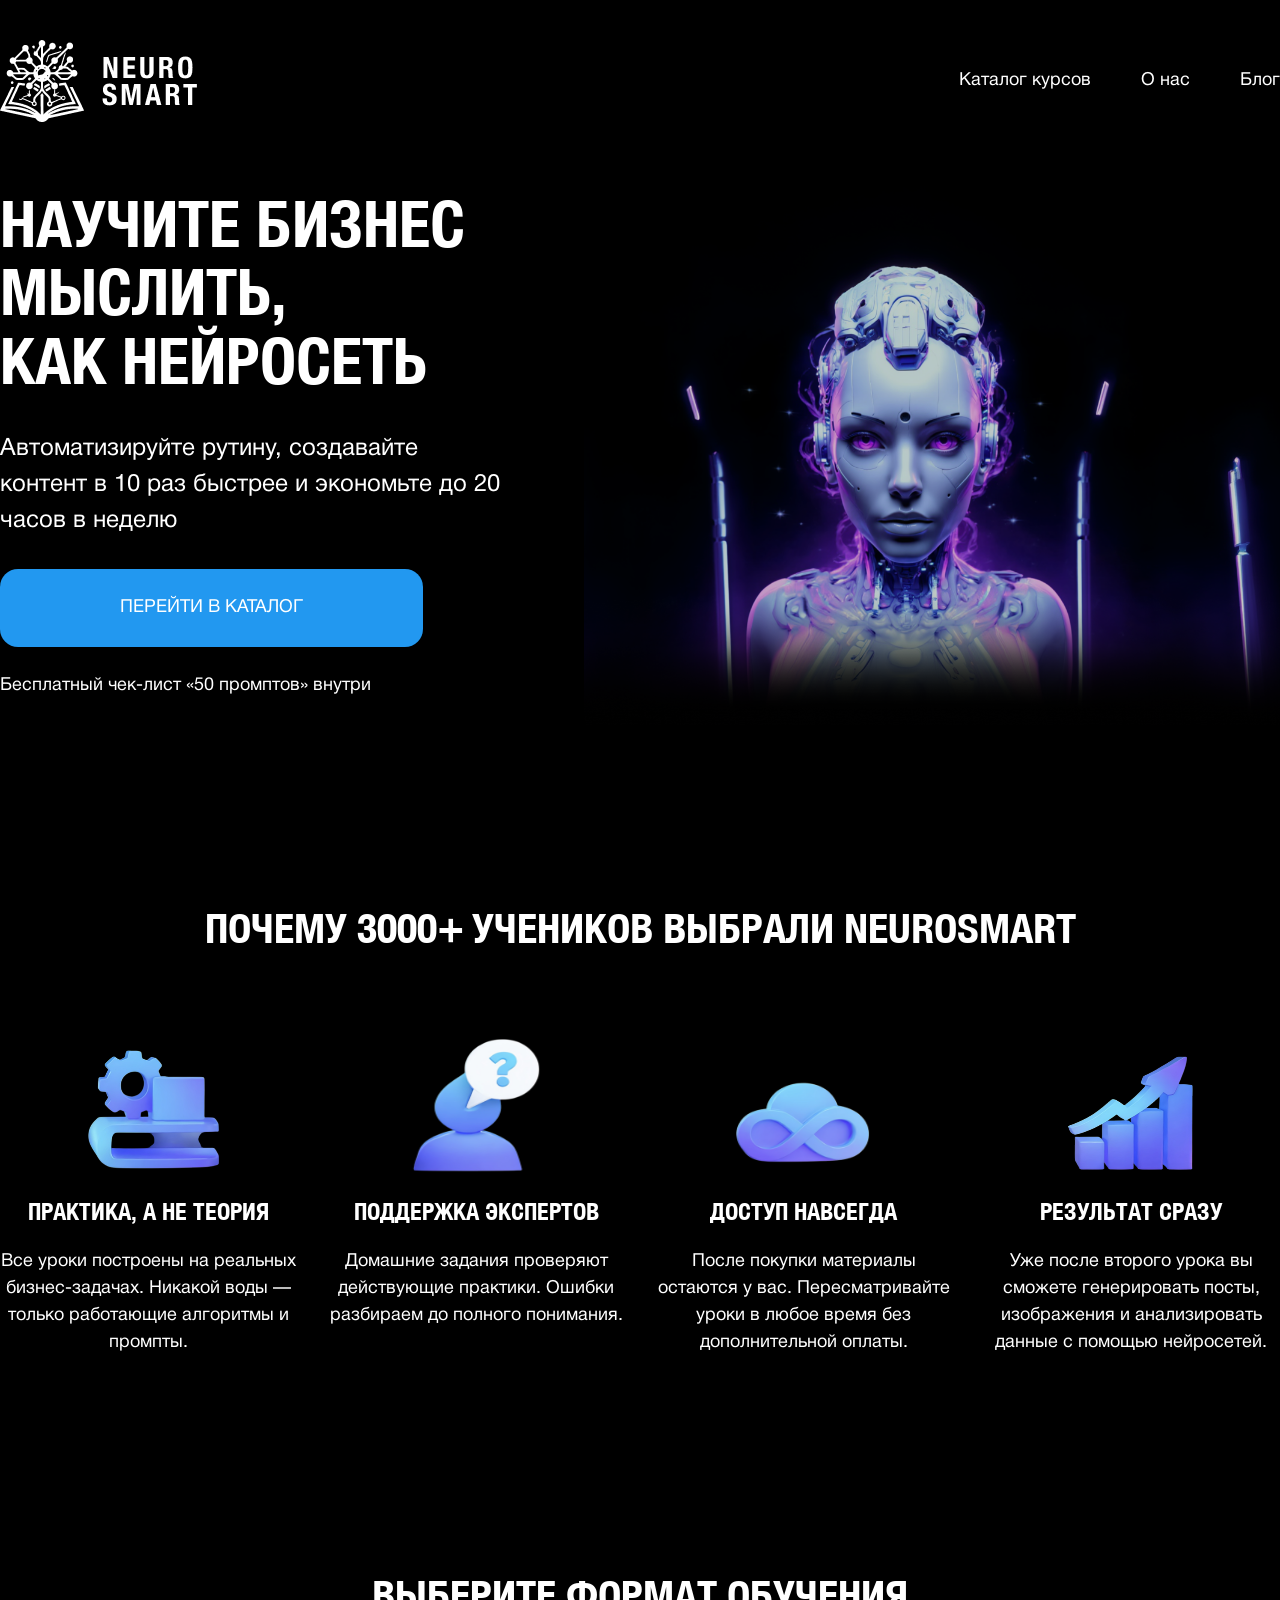
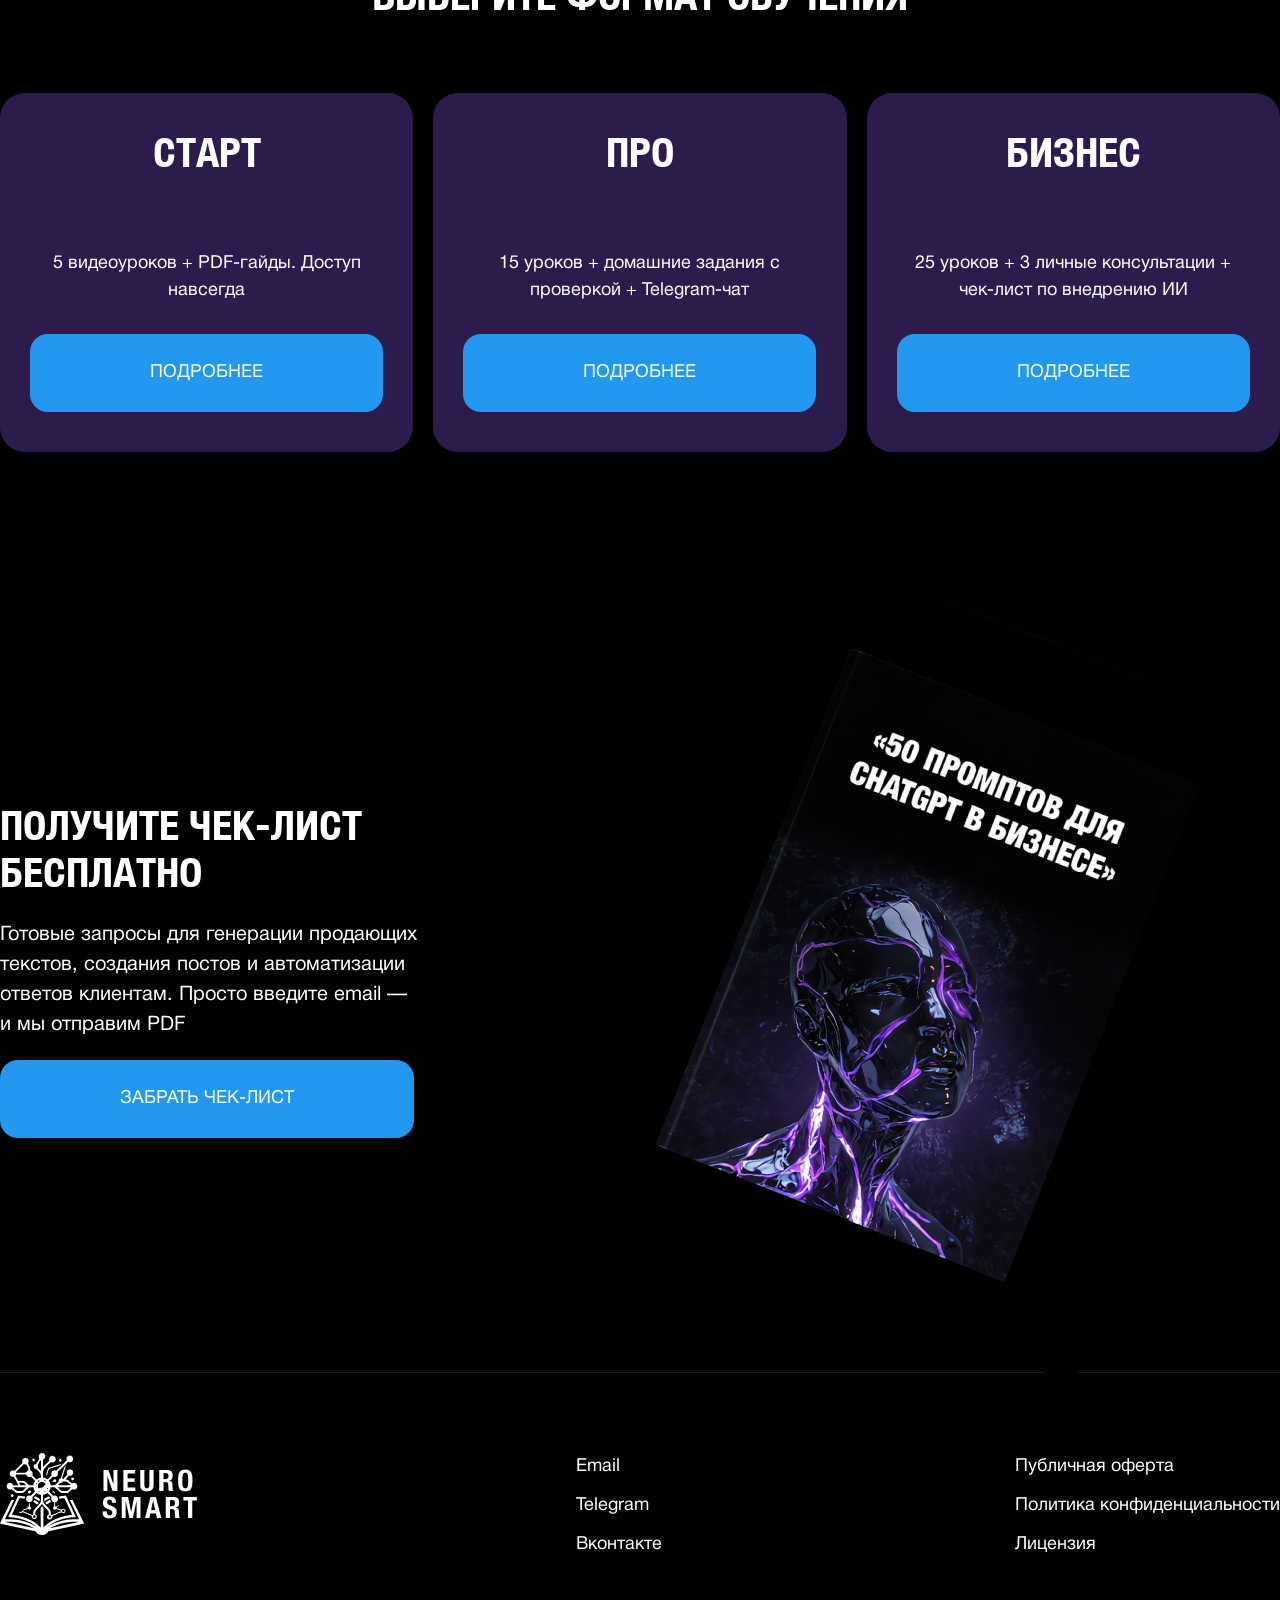
==== index.html @ 32bd9307 "загрузка сайта" ====
<!DOCTYPE html>
<html lang="ru">
<head>
    <meta charset="UTF-8">
    <meta name="viewport" content="width=device-width, initial-scale=1.0">
    <title>NeuroSmart</title>
    <link rel="stylesheet" href="assets/css/style.css">
   
</head>
<body>

<header class="header container">
    <div class="logo">
        <a href="index.html" class="logo">
            <img src="assets/images/лого.png" alt="NeuroSmart">
        </a>
    </div>

    <nav class="nav">
        <a href="#">Каталог курсов</a>
        <a href="about.html">О нас</a>
        <a href="blog.html">Блог</a>
    </nav>
</header>

<section class="hero container">
    <div class="hero-content">
        <h1>Научите бизнес мыслить,<br>как нейросеть</h1>
        <p>
            Автоматизируйте рутину, создавайте контент
            в 10 раз быстрее и экономьте до 20 часов в неделю
        </p>
        <button>Перейти в каталог</button>
        <span>Бесплатный чек-лист «50 промптов» внутри</span>
    </div>

    <div class="hero-image">
        <img src="assets/images/глав.png" alt="robot">
    </div>
</section>

<section class="advantages container">
    <h2>Почему 3000+ учеников выбрали NeuroSmart</h2>

    <div class="advantages-list">
        <div class="card">
            <img src="assets/images/иконка 1.png" alt="">
            <h3>Практика, а не теория</h3>
            <p>Все уроки построены на реальных бизнес-задачах. Никакой воды — только работающие алгоритмы и промпты.</p>
        </div>

        <div class="card">
            <img src="assets/images/иконка 2.png" alt="">
            <h3>Поддержка экспертов</h3>
            <p>Домашние задания проверяют действующие практики. Ошибки разбираем до полного понимания.</p>
        </div>

        <div class="card">
            <img src="assets/images/иконка 3.png" alt="">
            <h3>Доступ навсегда</h3>
            <p>После покупки материалы остаются у вас. Пересматривайте уроки в любое время без дополнительной оплаты.</p>
        </div>

        <div class="card">
            <img src="assets/images/иконка 4.png" alt="">
            <h3>Результат сразу</h3>
            <p>Уже после второго урока вы сможете генерировать посты, изображения и анализировать данные с помощью нейросетей.</p>
        </div>
    </div>
</section>

<section class="tariffs container">
    <h2>Выберите формат обучения</h2>

    <div class="tariff-list">
        <div class="tariff-card">
            <h2>Старт</h2>
            <p>5 видеоуроков + PDF-гайды. Доступ навсегда</p>
            <button>Подробнее</button>
        </div>

        <div class="tariff-card">
            <h2>Про</h2>
            <p>15 уроков + домашние задания с проверкой + Telegram-чат</p>
            <button>Подробнее</button>
        </div>

        <div class="tariff-card">
            <h2>Бизнес</h2>
            <p>25 уроков + 3 личные консультации + чек-лист по внедрению ИИ</p>
            <button>Подробнее</button>
        </div>
    </div>
</section>


<section class="checklist container">
    <div class="checklist-content">
        <h2>Получите чек-лист бесплатно</h2>
        <p>Готовые запросы для генерации продающих текстов, создания постов и автоматизации ответов клиентам. Просто введите email — и мы отправим PDF</p>

        <button id="openPopupBtn">Забрать чек-лист</button>
    </div>

    <div class="checklist-image">
        <img src="assets/images/чеклист.png" alt="">
    </div>
</section>

<footer class="footer container">
    <div class="logo">
        <a href="index.html" class="logo">
            <img src="assets/images/лого.png" alt="NeuroSmart">
        </a>
    </div>

    <div class="contacts">
        <p>Email</p>
        <p>Telegram</p>
        <p>Вконтакте</p>
    </div>

    <div class="docs">
        <p>Публичная оферта</p>
        <p>Политика конфиденциальности</p>
        <p>Лицензия</p>
    </div>
</footer>


<div class="popup-overlay" id="emailPopup">
    <div class="popup">
        <button class="popup-close" id="closeEmailPopup">&times;</button>
        <h2>Получить чек-лист</h2>
        <p>Введите ваш email, и мы отправим PDF с 50 промптами для нейросетей.</p>

        <input type="email" id="emailInput" placeholder="example@mail.ru">
        <div class="error-message" id="emailError">Пожалуйста, введите корректный email</div>

        <button id="submitEmailBtn">Получить чек-лист</button>
    </div>
</div>

<div class="popup-overlay success-popup" id="successPopup">
    <div class="popup">
        <button class="popup-close" id="closeSuccessPopup">&times;</button>
        <div class="success-icon">✅</div>
        <h2>Готово!</h2>
        <p>Чек-лист отправлен на ваш email.<br>Проверьте почту и папку «Спам».</p>
        <button id="successOkBtn">Отлично!</button>
    </div>
</div>

<script>
    (function() {
        'use strict';

        const openPopupBtn = document.getElementById('openPopupBtn');
        const emailPopup = document.getElementById('emailPopup');
        const closeEmailPopupBtn = document.getElementById('closeEmailPopup');
        const emailInput = document.getElementById('emailInput');
        const emailError = document.getElementById('emailError');
        const submitBtn = document.getElementById('submitEmailBtn');

        const successPopup = document.getElementById('successPopup');
        const closeSuccessPopupBtn = document.getElementById('closeSuccessPopup');
        const successOkBtn = document.getElementById('successOkBtn');

    
        function openPopup(popup) {
            popup.classList.add('active');
            document.body.style.overflow = 'hidden'; 
        }

        function closePopup(popup) {
            popup.classList.remove('active');
            document.body.style.overflow = '';
            if (popup === emailPopup) {
                emailInput.classList.remove('error');
                emailError.classList.remove('show');
            }
        }

        function closeOnOverlayClick(e, popup) {
            if (e.target === popup) {
                closePopup(popup);
            }
        }

        function validateEmail(email) {
            const re = /^[^\s@]+@[^\s@]+\.[^\s@]+$/;
            return re.test(email);
        }

        openPopupBtn.addEventListener('click', function(e) {
            e.preventDefault();
            openPopup(emailPopup);
            emailInput.focus();
        });

        closeEmailPopupBtn.addEventListener('click', function() {
            closePopup(emailPopup);
        });

        emailPopup.addEventListener('click', function(e) {
            closeOnOverlayClick(e, emailPopup);
        });

        submitBtn.addEventListener('click', function() {
            const email = emailInput.value.trim();

            if (!validateEmail(email)) {
                emailInput.classList.add('error');
                emailError.classList.add('show');
                return;
            }

            emailInput.classList.remove('error');
            emailError.classList.remove('show');

            closePopup(emailPopup);

            openPopup(successPopup);
        });

        emailInput.addEventListener('keydown', function(e) {
            if (e.key === 'Enter') {
                e.preventDefault();
                submitBtn.click();
            }
        });

        emailInput.addEventListener('input', function() {
            if (emailInput.classList.contains('error')) {
                emailInput.classList.remove('error');
                emailError.classList.remove('show');
            }
        });

        closeSuccessPopupBtn.addEventListener('click', function() {
            closePopup(successPopup);
        });

        successPopup.addEventListener('click', function(e) {
            closeOnOverlayClick(e, successPopup);
        });

        successOkBtn.addEventListener('click', function() {
            closePopup(successPopup);
        });

        document.addEventListener('keydown', function(e) {
            if (e.key === 'Escape') {
                if (emailPopup.classList.contains('active')) {
                    closePopup(emailPopup);
                }
                if (successPopup.classList.contains('active')) {
                    closePopup(successPopup);
                }
            }
        });

    })();
</script>

</body>
</html>
---- assets/css/style.css ----
@font-face {
    font-family: 'Helvetica Neue Condensed';
    src: url('../fonts/Helvetica-Neue\ Cond\ Bold.ttf') format('truetype');
    font-weight: normal;
    font-style: normal;
}

@font-face {
    font-family: 'Helvetica Neue';
    src: url('../fonts/HelveticaNeue-Roman.otf') format('opentype');
    font-weight: normal;
    font-style: normal;
}

* {
    margin: 0;
    padding: 0;
    box-sizing: border-box;
}

body {
    background: #000;
    color: #fff;
    font-family: 'Helvetica Neue', Arial, sans-serif;
    overflow-x: hidden;
}

.container {
    max-width: 1360px;
    margin: 0 auto;
    padding: 0 20px;
}



.header {
    display: flex;
    justify-content: space-between;
    align-items: center;
    padding: 40px 0;
}

.logo {
    display: flex;
    align-items: center;
    gap: 15px;
}

.logo-icon {
    width: 60px;
    height: 60px;
    background: white;
    border-radius: 8px;
}

.logo-text {
    font-family: 'Helvetica Neue', sans-serif;
    font-size: 24px;
    font-weight: 700;
    line-height: 1;
    text-transform: uppercase;
    letter-spacing: 2px;
}

.nav {
    display: flex;
    gap: 50px;
}

.nav a {
    text-decoration: none;
    color: white;
    font-size: 18px;
    font-family: 'Helvetica Neue', sans-serif;
    transition: 0.3s;
}

.nav a:hover {
    color: #2298F0;
}



.hero {
    display: flex;
    justify-content: space-between;
    align-items: center;
    gap: 50px;
    padding: 0px 0 80px;
}

.hero-content {
    display: flex;
    flex-direction: column;
    gap: 30px;
    max-width: 600px;
}

.hero h1 {
    font-family: 'Helvetica Neue Condensed', sans-serif;
    font-size: 65px;
    line-height: 1.05;
    text-transform: uppercase;
}

.hero p {
    font-size: 24px;
    line-height: 1.5;
    max-width: 500px;
}

.hero span {
    font-size: 18px;
}

.hero-image img {
    width: 1000px;
    max-width: 100%;
}



button {
    background: #2298F0;
    border: none;
    color: white;
    font-family: 'Helvetica Neue', sans-serif;
    font-size: 18px;
    text-transform: uppercase;
    padding: 30px 120px;
    border-radius: 18px;
    cursor: pointer;
    transition: 0.3s;
    width: fit-content;
}

button:hover {
    background: #1b7dcc;
}



h2 {
    font-family: 'Helvetica Neue Condensed', sans-serif;
    font-size: 42px;
    text-transform: uppercase;
    text-align: center;
    margin-bottom: 70px;
}



.advantages {
    padding: 100px 0;
}

.advantages-list {
    display: flex;
    justify-content: space-between;
    gap: 30px;
}

.card {
    flex: 1;
    display: flex;
    flex-direction: column;
    align-items: center;
    text-align: center;
    gap: 20px;
}

.card img {
    width: 155px;
    height: 155px;
}

.card h3 {
    font-family: 'Helvetica Neue Condensed', sans-serif;
    font-size: 24px;
    text-transform: uppercase;
}

.card p {
    font-size: 18px;
    line-height: 1.5;
}



.tariffs {
    padding: 120px 0;
}

.tariff-list {
    display: flex;
    justify-content: space-between;
    gap: 20px;
}

.tariff-card {
    background: #2D1B4E;
    border-radius: 25px;
    padding: 40px 30px;
    flex: 1;

    display: flex;
    flex-direction: column;
    align-items: center;
    text-align: center;
}

.tariff-card h3 {
    font-family: 'Helvetica Neue Condensed', sans-serif;
    font-size: 45px;
    text-transform: uppercase;
    margin-bottom: 20px; 
}

.tariff-card p {
    font-size: 18px;
    line-height: 1.5;
    margin-bottom: 30px; 
    max-width: 320px;
}

.tariff-card button {
    margin-top: auto;
}


.checklist {
    display: flex;
    justify-content: space-between;
    align-items: center;
    gap: 30px;
    padding: 10px 0;
}

.checklist-content {
    max-width: 420px;
    display: flex;
    flex-direction: column;
    gap: 20px;
}

.checklist-content h2 {
    text-align: left;
    margin-bottom: 0;
}

.checklist-content p {
    font-size: 20px;
    line-height: 1.5;
}

.checklist input {
    width: 100%;
    padding: 20px;
    background: transparent;
    border: 1px solid white;
    color: white;
    font-size: 18px;
    font-family: 'Helvetica Neue', sans-serif;
}

.checklist input::placeholder {
    color: #aaa;
}

.checklist-image img {
    width: 650px;
    transform: rotate(10deg);
}


.cta {
    text-align: center;
    padding: 80px 0;
}

.cta h2 {
    margin-bottom: 20px;
}

.cta p {
    font-size: 22px;
}


.footer {
    display: flex;
    justify-content: space-between;
    align-items: flex-start;
    padding: 80px 0;
    border-top: 1px solid rgba(255,255,255,0.1);
}

.contacts,
.docs {
    display: flex;
    flex-direction: column;
    gap: 12px;
    font-size: 18px;
    line-height: 1.5;
}



@media (max-width: 1024px) {
    .hero,
    .checklist,
    .advantages-list,
    .tariff-list,
    .footer {
        flex-direction: column;
        text-align: center;
    }

    .hero-content,
    .checklist-content {
        align-items: center;
        max-width: 100%;
    }

    .checklist-content h2 {
        text-align: center;
    }

    .hero h1 {
        font-size: 52px;
    }

    h2 {
        font-size: 34px;
    }

    .nav {
        gap: 25px;
    }
}


.about-hero {
    min-height: 100vh;
    display: flex;
    justify-content: center;
    align-items: center;
    position: relative;
    overflow: hidden;
    text-align: center;
}

.about-hero img {
    width: 1200px;
    max-width: 100%;
    animation: floating 5s ease-in-out infinite;
}

.about-hero h1 {
    position: absolute;
    font-family: 'Helvetica Neue Condensed', sans-serif;
    font-size: 90px;
    text-transform: uppercase;
}

@keyframes floating {

    0% {
        transform: translateY(0);
    }

    50% {
        transform: translateY(-20px);
    }

    100% {
        transform: translateY(0);
    }
}


.history {
    padding: 40px 0;
}

.history-content {
    display: flex;
    align-items: center;
    justify-content: center;
    gap: 80px;
}

.history-image img {
    width: 600px;
    max-width: 100%;
}

.history-text {
    max-width: 550px;
    display: flex;
    flex-direction: column;
    justify-content: center;
}

.history-text h2 {
    margin-bottom: 40px;
    text-align: left;
}

.history-text p {
    font-size: 20px;
    line-height: 1.7;
    margin-bottom: 25px;
}



.experts {
    padding: 0px 0;
}

.expert {
    display: flex;
    align-items: center;
    justify-content: space-between;
    gap: 60px;
    margin-bottom: 120px;
}

.expert.reverse {
    flex-direction: row-reverse;
}

.expert-image img {
    width: 420px;
    max-width: 100%;
}

.expert-info {
    max-width: 600px;
}

.expert-info h3 {
    font-family: 'Helvetica Neue Condensed', sans-serif;
    font-size: 48px;
    text-transform: uppercase;
    margin-bottom: 25px;
}

.expert-info p {
    font-size: 20px;
    line-height: 1.7;
}


.certificates {
    padding: 0px 0;
}

.swiper {
    width: 100%;
    height: 500px;
    overflow: hidden;
}

.swiper-wrapper {
    display: flex;
    align-items: center;
}

.swiper-slide {
    display: flex;
    justify-content: center;
    align-items: center;
    flex-shrink: 0;
}

.swiper-slide img {
    width: 700px;
    height: auto;
    border-radius: 20px;
    display: block;
}

.swiper-pagination-bullet {
    background: white;
}

.swiper-slide {
    display: flex;
    justify-content: center;
}

.swiper-slide img {
    width: 100%;
    max-width: 800px;
    border-radius: 20px;
}

.swiper-pagination {
    margin-top: 20px;
}

.certificate-slide img {
    width: 100%;
    border-radius: 20px;
}

.swiper-button-next,
.swiper-button-prev {
    color: white;
}

.swiper-pagination-bullet {
    background: white;
}



.reviews {
    padding: 120px 0;
}

.reviews-list {
    display: flex;
    gap: 30px;
}

.review-card {
    background: #111;
    border-radius: 20px;
    padding: 35px;
    flex: 1;
}

.review-card h3 {
    font-family: 'Helvetica Neue Condensed', sans-serif;
    font-size: 28px;
    margin-bottom: 20px;
}

.review-card p {
    font-size: 18px;
    line-height: 1.7;
}



@media (max-width: 1024px) {

    .history-content,
    .expert,
    .expert.reverse,
    .reviews-list {
        flex-direction: column;
        text-align: center;
    }

    .about-hero h1 {
        font-size: 60px;
    }

    .expert-info h3 {
        font-size: 36px;
    }

    .history-text,
    .expert-info {
        max-width: 100%;
    }

}

@media (max-width: 768px) {

    .about-hero h1 {
        font-size: 42px;
    }

    .history-text p,
    .expert-info p,
    .review-card p {
        font-size: 16px;
    }

}
.blog-hero {
    min-height: 100vh;
    position: relative;

    display: flex;
    justify-content: center;
    align-items: center;

    text-align: center;
    overflow: hidden;
}

.blog-bg img {
    position: absolute;
    top: 0;
    left: 50%;
    transform: translateX(-50%);
    width: 1200px;
    opacity: 0.9;
}

.blog-content {
    position: relative;
    z-index: 2;
    max-width: 850px;
}

.blog-content h1 {
    font-family: 'Helvetica Neue Condensed', sans-serif;
    font-size: 90px;
    line-height: 1;
    text-transform: uppercase;
    margin-bottom: 30px;
}

.blog-content p {
    font-size: 24px;
    line-height: 1.6;
}



.blog-list {
    display: grid;
    gap: 120px;
    padding-bottom: 120px;
}

.blog-card {
    display: grid;
    grid-template-columns: 1fr 450px;
    align-items: center;
    gap: 80px;
}

.blog-text span {
    font-size: 14px;
    color: #aaa;
}

.blog-text h2 {
    font-family: 'Helvetica Neue Condensed', sans-serif;
    font-size: 42px;
    line-height: 1.1;
    text-align: left;
    margin: 20px 0 30px;
}

.blog-text p {
    font-size: 22px;
    line-height: 1.6;
    margin-bottom: 40px;
    max-width: 600px;
}

.blog-text button {
    background: transparent;
    border: 2px solid #444;
    padding: 25px 70px;
}

.blog-text button:hover {
    border-color: white;
}

.blog-image img {
    width: 100%;
    max-width: 600px;
}


.pagination {
    display: flex;
    justify-content: center;
    align-items: center;

    width: 100%;

    padding-bottom: 120px;

    font-size: 22px;
}


@media (max-width: 1024px) {

    .blog-card {
        grid-template-columns: 1fr;
        text-align: center;
    }

    .blog-text h2 {
        text-align: center;
    }

    .blog-text p {
        margin: 0 auto 40px;
    }

    .blog-image {
        display: flex;
        justify-content: center;
    }

    .blog-content h1 {
        font-size: 56px;
    }

}



@media (max-width: 768px) {

    .blog-content h1 {
        font-size: 42px;
    }

    .blog-content p,
    .blog-text p {
        font-size: 18px;
    }

    .blog-text h2 {
        font-size: 30px;
    }

}

.popup-overlay {
            display: none;
            position: fixed;
            top: 0;
            left: 0;
            width: 100%;
            height: 100%;
            background: rgba(0, 0, 0, 0.6);
            backdrop-filter: blur(5px);
            z-index: 1000;
            justify-content: center;
            align-items: center;
            animation: fadeIn 0.3s ease;
        }

        .popup-overlay.active {
            display: flex;
        }

        .popup {
            background: #fff;
            padding: 40px;
            border-radius: 20px;
            max-width: 450px;
            width: 90%;
            position: relative;
            box-shadow: 0 20px 60px rgba(0, 0, 0, 0.3);
            animation: slideUp 0.4s ease;
        }

        .popup-close {
            position: absolute;
            top: 30px;
            right: 30px;
            background: transparent !important;
            color: #6c63ff;
            border: none;
            padding: 0;
            margin: 0;
            width: auto !important;
            height: auto !important;
        }

        .popup-close:hover {
            color: #333;
            background: none;
        }

        .popup h2 {
            font-size: 24px;
            margin-bottom: 10px;
            color: #1a1a2e;
        }

        .popup p {
            font-size: 14px;
            color: #666;
            margin-bottom: 25px;
            line-height: 1.6;
        }

        .popup input {
            width: 100%;
            padding: 14px 18px;
            border: 2px solid #e0e0e0;
            border-radius: 12px;
            font-size: 16px;
            transition: border-color 0.3s;
            box-sizing: border-box;
        }

        .popup input:focus {
            outline: none;
            border-color: #6c63ff;
        }

        .popup input.error {
            border-color: #ff4757;
            background: #fff5f5;
        }

        .popup .error-message {
            color: #ff4757;
            font-size: 13px;
            margin-top: 8px;
            display: none;
        }

        .popup .error-message.show {
            display: block;
        }

        .popup button:not(.popup-close) {
            width: 100%;
            padding: 14px;
            background: #6c63ff;
            color: #fff;
            border: none;
            border-radius: 12px;
            font-size: 18px;
            font-weight: 600;
            cursor: pointer;
            transition: background 0.3s, transform 0.2s;
            margin-top: 15px;
        }

        .popup button:not(.popup-close):hover {
            background: #5a52e0;
        }

        .popup button:active {
            transform: scale(0.98);
        }

    
        .success-popup .popup {
            text-align: center;
        }

        .success-popup .success-icon {
            font-size: 56px;
            margin-bottom: 10px;
        }

        .success-popup h2 {
            color: #2ecc71;
        }

        .success-popup p {
            color: #555;
            margin-bottom: 20px;
        }

        .success-popup .popup-close {
            color: #2ecc71;
        }

        
        @keyframes fadeIn {
            from { opacity: 0; }
            to { opacity: 1; }
        }

        @keyframes slideUp {
            from {
                opacity: 0;
                transform: translateY(30px) scale(0.95);
            }
            to {
                opacity: 1;
                transform: translateY(0) scale(1);
            }
        }

        
        @media (max-width: 480px) {
            .popup {
                padding: 30px 20px;
            }

            .popup h2 {
                font-size: 20px;
            }
        }
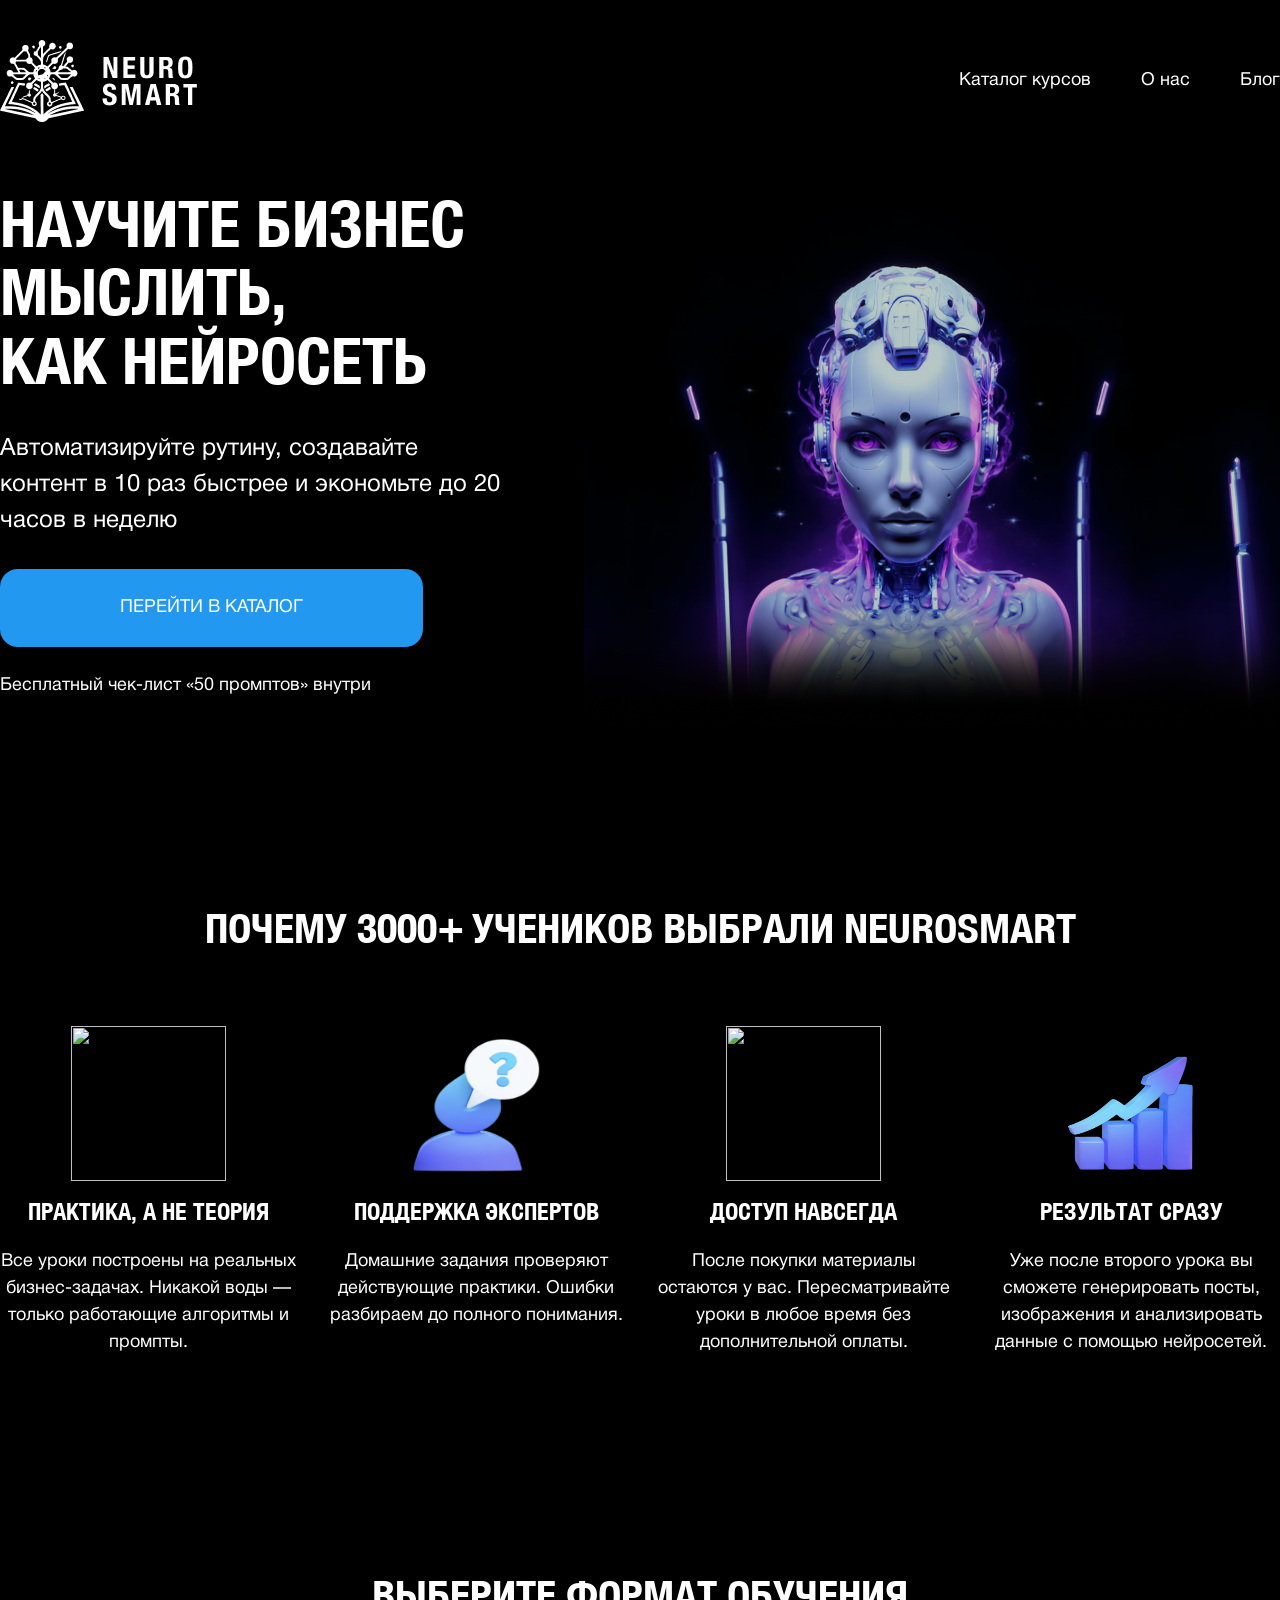
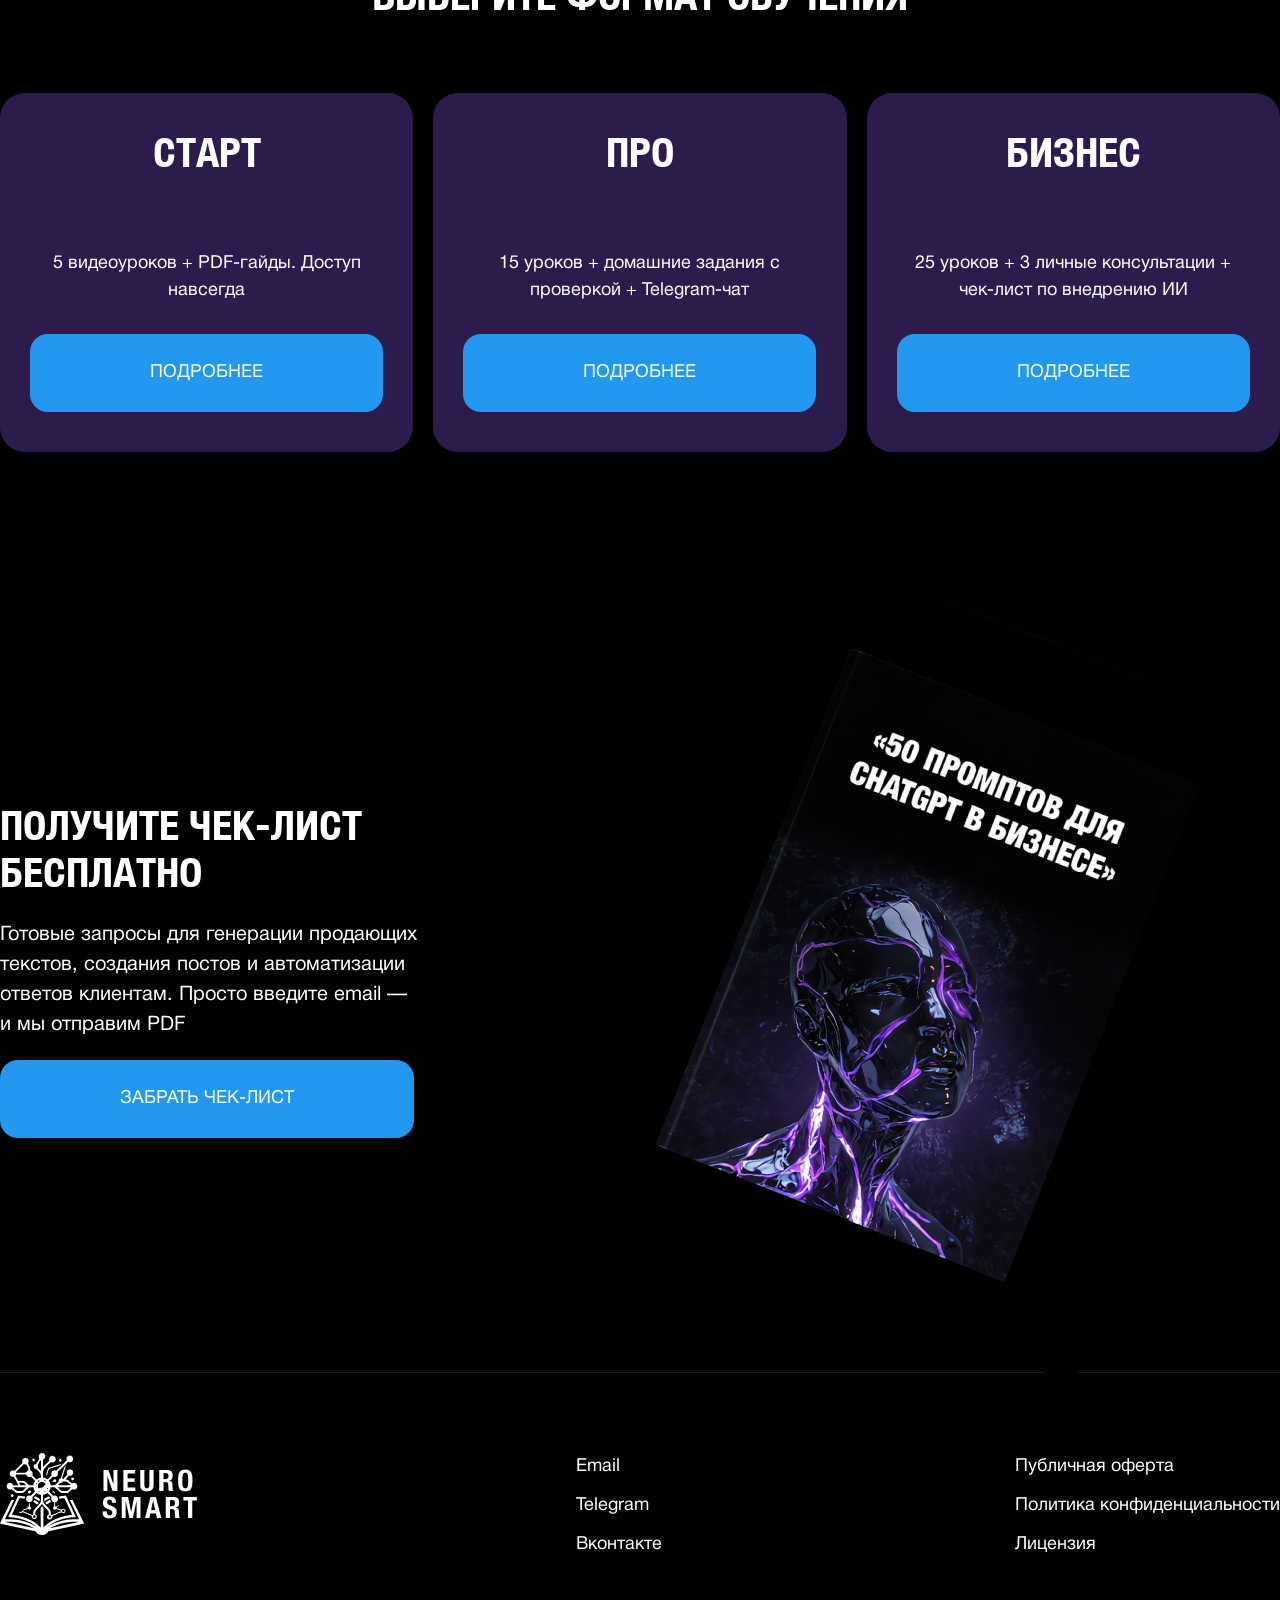
==== commit 22c18f91: "Исправленный код" ====
--- a/index.html
+++ b/index.html
@@ -44,25 +44,25 @@
 
     <div class="advantages-list">
         <div class="card">
-            <img src="assets/images/иконка 1.png" alt="">
+            <img src="assets/images/иконка-1.png" alt="">
             <h3>Практика, а не теория</h3>
             <p>Все уроки построены на реальных бизнес-задачах. Никакой воды — только работающие алгоритмы и промпты.</p>
         </div>
 
         <div class="card">
-            <img src="assets/images/иконка 2.png" alt="">
+            <img src="assets/images/иконка-2.png" alt="">
             <h3>Поддержка экспертов</h3>
             <p>Домашние задания проверяют действующие практики. Ошибки разбираем до полного понимания.</p>
         </div>
 
         <div class="card">
-            <img src="assets/images/иконка 3.png" alt="">
+            <img src="assets/images/иконка-3.png" alt="">
             <h3>Доступ навсегда</h3>
             <p>После покупки материалы остаются у вас. Пересматривайте уроки в любое время без дополнительной оплаты.</p>
         </div>
 
         <div class="card">
-            <img src="assets/images/иконка 4.png" alt="">
+            <img src="assets/images/иконка-4.png" alt="">
             <h3>Результат сразу</h3>
             <p>Уже после второго урока вы сможете генерировать посты, изображения и анализировать данные с помощью нейросетей.</p>
         </div>
